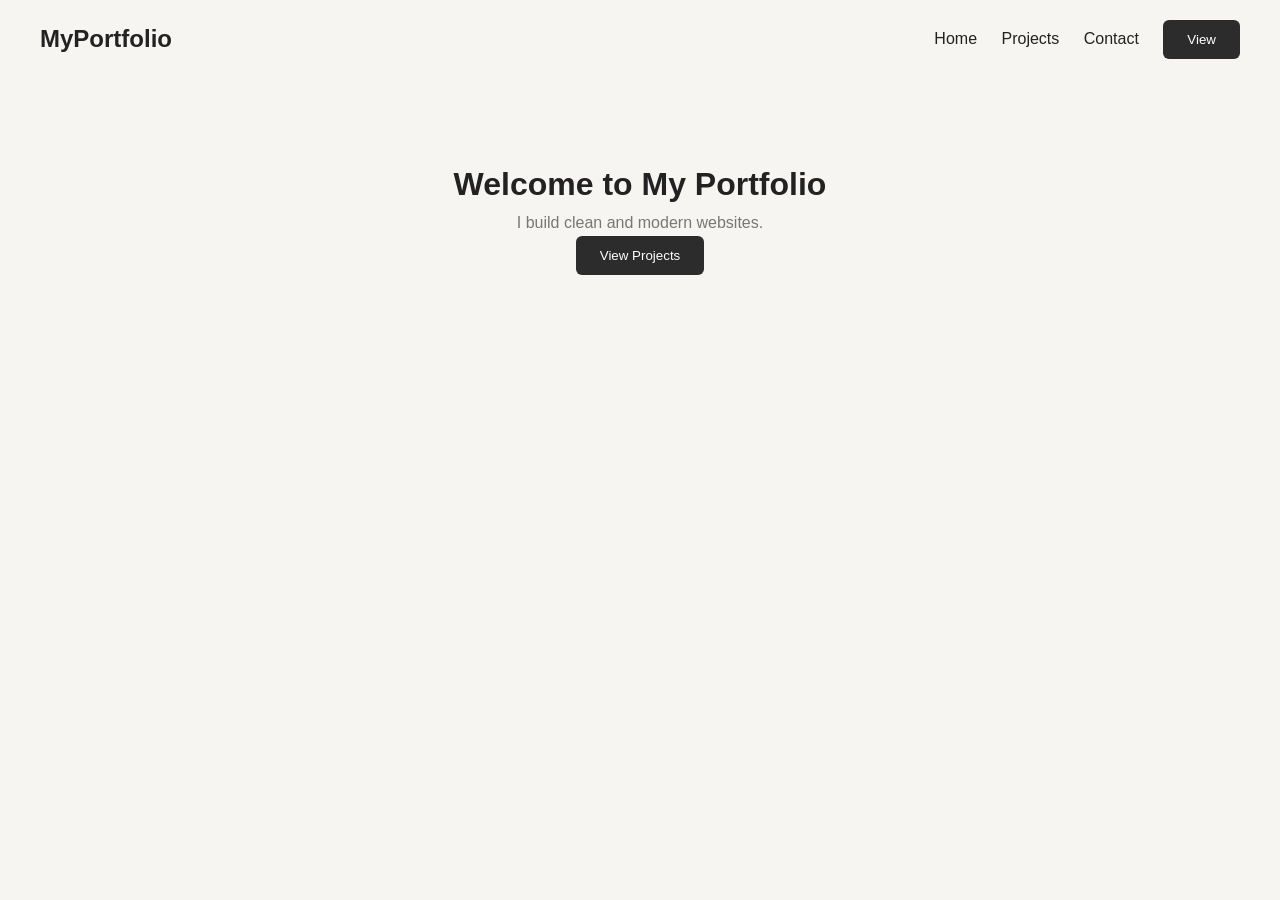
==== about.html @ 3079ce46 "feat: complete portfolio styling and add README" ====
<!DOCTYPE html>
<html lang="en">
<head>
    <meta charset="UTF-8">
    <title>Home</title>
    <link rel="stylesheet" href="styles.css">
    <link href="https://fonts.googleapis.com/css2?family=Playfair+Display:wght@500&display=swap" rel="stylesheet">
</head>
<body>

<nav class="navbar">
    <h2>MyPortfolio</h2>
    <div>
        <a href="index.html">Home</a>
        <a href="projects.html">Projects</a>
        <a href="contact.html">Contact</a>
        <a href="project1.html">
    <button>View</button>
</a>
    </div>
</nav>

<header>
    <h1>Welcome to My Portfolio</h1>
    <p>I build clean and modern websites.</p>
    <button>View Projects</button>
</header>

</body>
</html>
---- styles.css ----
/* RESET */
* {
    margin: 0;
    padding: 0;
    box-sizing: border-box;
}

/* VARIABLES (Typography + Colors) */
:root {
    --primary: #2c2c2c;
    --secondary: #a67c52;
    --bg: #f7f5f2;
    --text: #222;
    --muted: #777;

    --font-sm: 0.875rem;
    --font-base: 1rem;
    --font-lg: 1.2rem;
    --font-xl: 1.5rem;
    --font-2xl: 2rem;
}

/* BASE */
body {
    font-family: 'Segoe UI', sans-serif;
    font-size: 16px;
    line-height: 1.6;
    background: var(--bg);
    color: var(--text);
}

/* NAVBAR (Flexbox ✅) */
.navbar {
    display: flex;
    justify-content: space-between;
    align-items: center;
    padding: 20px 40px;
}

.navbar a {
    margin-left: 20px;
    text-decoration: none;
    color: var(--text);
    position: relative;
}

/* Hover underline */
.navbar a::after {
    content: "";
    width: 0;
    height: 2px;
    background: var(--secondary);
    position: absolute;
    left: 0;
    bottom: -5px;
    transition: 0.3s;
}

.navbar a:hover::after {
    width: 100%;
}

/* TYPOGRAPHY */
h1 { font-size: var(--font-2xl); }
h2 { font-size: var(--font-xl); }
h3 { font-size: var(--font-lg); }

p {
    font-size: var(--font-base);
    color: var(--muted);
}

/* HERO */
header {
    text-align: center;
    padding: 80px 20px;
}

/* BUTTON */
button {
    background: var(--primary);
    color: white;
    border: none;
    padding: 12px 24px;
    border-radius: 6px;
    cursor: pointer;
    transition: all 0.3s ease;
}

button:hover {
    background: var(--secondary);
    transform: translateY(-2px);
}

/* PROJECT GRID (Grid ✅) */
.projects {
    display: grid;
    gap: 25px;
    padding: 40px;
}

/* CARD */
.card {
    background: white;
    padding: 20px;
    border-radius: 12px;
    transition: 0.3s;
}

.card:hover {
    box-shadow: 0 10px 20px rgba(0,0,0,0.1);
}

/* IMAGE */
.card img {
    width: 100%;
    border-radius: 10px;
    margin-bottom: 10px;
}

/* FORM */
form {
    max-width: 400px;
    margin: 40px auto;
}

input, textarea {
    width: 100%;
    padding: 12px;
    margin-bottom: 15px;
    border: 1px solid #ddd;
    border-radius: 6px;
}

/* RESPONSIVE (Mobile First ✅) */
@media (min-width: 768px) {
    .projects {
        grid-template-columns: repeat(2, 1fr);
    }
}

@media (min-width: 1024px) {
    .projects {
        grid-template-columns: repeat(3, 1fr);
    }
}
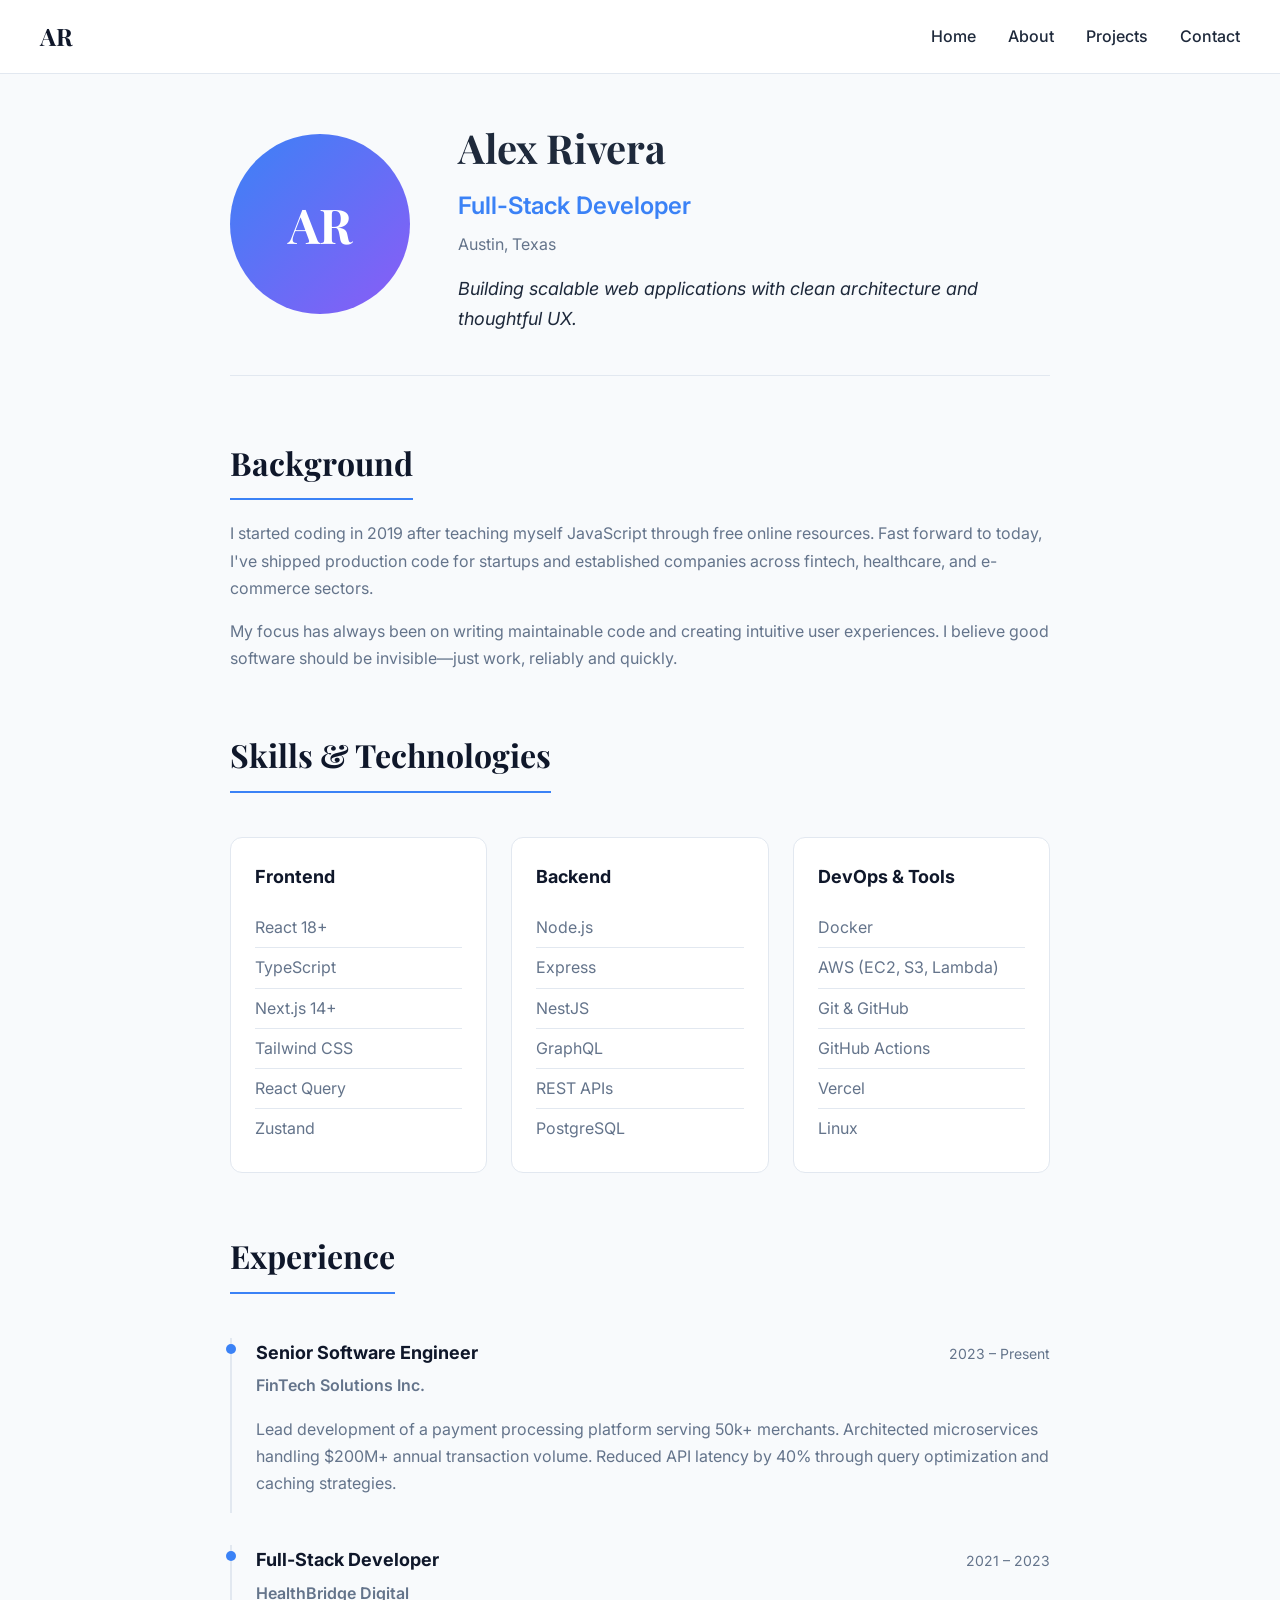
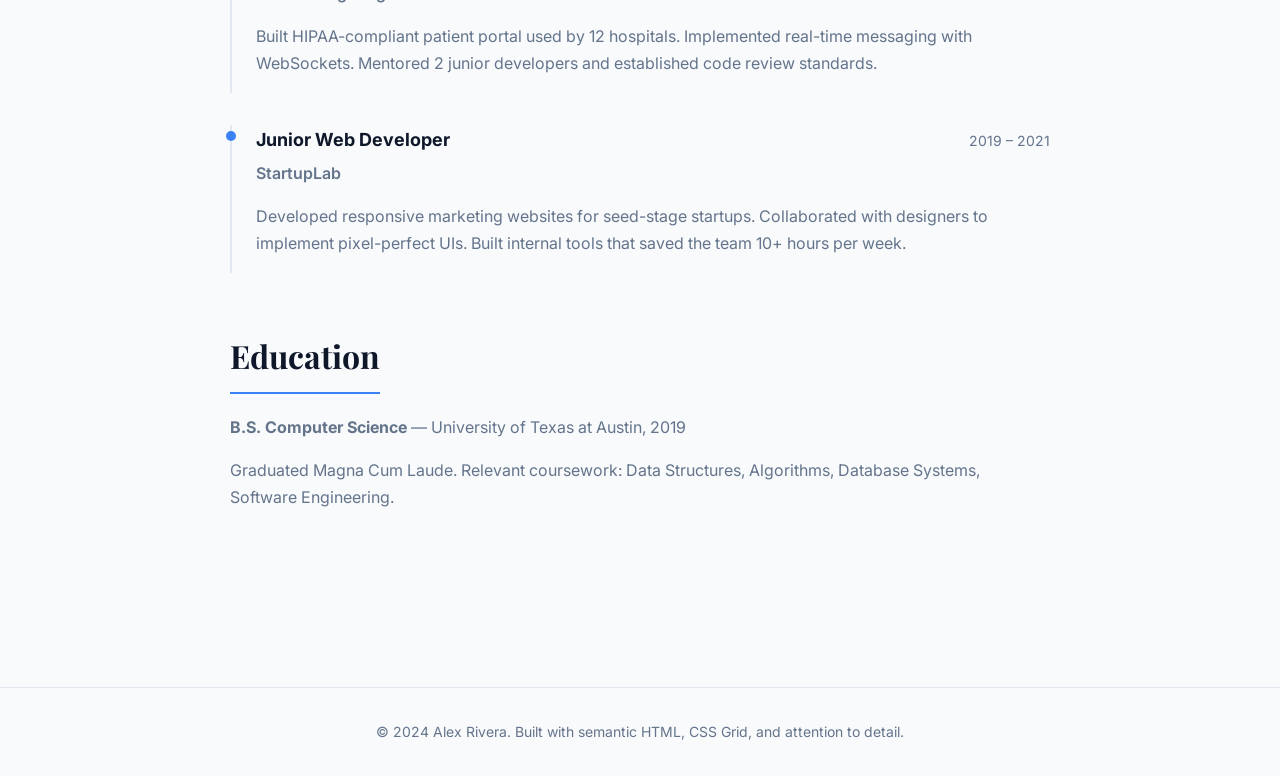
==== commit 3ce30ce4: "Refactor portfolio website: enhance contact, index, project, and projects pages with improved struct" ====
--- a/about.html
+++ b/about.html
@@ -2,29 +2,128 @@
 <html lang="en">
 <head>
     <meta charset="UTF-8">
-    <title>Home</title>
+    <meta name="viewport" content="width=device-width, initial-scale=1.0">
+    <meta name="description" content="Learn more about Alex Rivera - Full-Stack Developer with 4+ years of experience building web applications">
+    <title>About | Alex Rivera</title>
     <link rel="stylesheet" href="styles.css">
-    <link href="https://fonts.googleapis.com/css2?family=Playfair+Display:wght@500&display=swap" rel="stylesheet">
+    <link href="https://fonts.googleapis.com/css2?family=Inter:wght@400;500;600;700&family=Playfair+Display:wght@500;700&display=swap" rel="stylesheet">
 </head>
 <body>
 
 <nav class="navbar">
-    <h2>MyPortfolio</h2>
-    <div>
+    <div class="nav-brand">
+        <a href="index.html">AR</a>
+    </div>
+    <div class="nav-links">
         <a href="index.html">Home</a>
+        <a href="about.html">About</a>
         <a href="projects.html">Projects</a>
         <a href="contact.html">Contact</a>
-        <a href="project1.html">
-    <button>View</button>
-</a>
     </div>
 </nav>
 
-<header>
-    <h1>Welcome to My Portfolio</h1>
-    <p>I build clean and modern websites.</p>
-    <button>View Projects</button>
-</header>
+<main class="about-page">
+    <section class="about-hero">
+        <div class="about-image">
+            <div class="avatar-placeholder">
+                <span>AR</span>
+            </div>
+        </div>
+        <div class="about-intro">
+            <h1>Alex Rivera</h1>
+            <p class="role">Full-Stack Developer</p>
+            <p class="location">Austin, Texas</p>
+            <p class="tagline">Building scalable web applications with clean architecture and thoughtful UX.</p>
+        </div>
+    </section>
+
+    <section class="about-content">
+        <div class="section-block">
+            <h2>Background</h2>
+            <p>I started coding in 2019 after teaching myself JavaScript through free online resources. Fast forward to today, I've shipped production code for startups and established companies across fintech, healthcare, and e-commerce sectors.</p>
+            <p>My focus has always been on writing maintainable code and creating intuitive user experiences. I believe good software should be invisible—just work, reliably and quickly.</p>
+        </div>
+
+        <div class="section-block">
+            <h2>Skills & Technologies</h2>
+            <div class="skills-grid">
+                <div class="skill-category">
+                    <h3>Frontend</h3>
+                    <ul>
+                        <li>React 18+</li>
+                        <li>TypeScript</li>
+                        <li>Next.js 14+</li>
+                        <li>Tailwind CSS</li>
+                        <li>React Query</li>
+                        <li>Zustand</li>
+                    </ul>
+                </div>
+                <div class="skill-category">
+                    <h3>Backend</h3>
+                    <ul>
+                        <li>Node.js</li>
+                        <li>Express</li>
+                        <li>NestJS</li>
+                        <li>GraphQL</li>
+                        <li>REST APIs</li>
+                        <li>PostgreSQL</li>
+                    </ul>
+                </div>
+                <div class="skill-category">
+                    <h3>DevOps & Tools</h3>
+                    <ul>
+                        <li>Docker</li>
+                        <li>AWS (EC2, S3, Lambda)</li>
+                        <li>Git & GitHub</li>
+                        <li>GitHub Actions</li>
+                        <li>Vercel</li>
+                        <li>Linux</li>
+                    </ul>
+                </div>
+            </div>
+        </div>
+
+        <div class="section-block">
+            <h2>Experience</h2>
+            <div class="timeline">
+                <div class="timeline-item">
+                    <div class="timeline-header">
+                        <h3>Senior Software Engineer</h3>
+                        <span class="timeline-date">2023 – Present</span>
+                    </div>
+                    <p class="timeline-company">FinTech Solutions Inc.</p>
+                    <p>Lead development of a payment processing platform serving 50k+ merchants. Architected microservices handling $200M+ annual transaction volume. Reduced API latency by 40% through query optimization and caching strategies.</p>
+                </div>
+                <div class="timeline-item">
+                    <div class="timeline-header">
+                        <h3>Full-Stack Developer</h3>
+                        <span class="timeline-date">2021 – 2023</span>
+                    </div>
+                    <p class="timeline-company">HealthBridge Digital</p>
+                    <p>Built HIPAA-compliant patient portal used by 12 hospitals. Implemented real-time messaging with WebSockets. Mentored 2 junior developers and established code review standards.</p>
+                </div>
+                <div class="timeline-item">
+                    <div class="timeline-header">
+                        <h3>Junior Web Developer</h3>
+                        <span class="timeline-date">2019 – 2021</span>
+                    </div>
+                    <p class="timeline-company">StartupLab</p>
+                    <p>Developed responsive marketing websites for seed-stage startups. Collaborated with designers to implement pixel-perfect UIs. Built internal tools that saved the team 10+ hours per week.</p>
+                </div>
+            </div>
+        </div>
+
+        <div class="section-block">
+            <h2>Education</h2>
+            <p><strong>B.S. Computer Science</strong> — University of Texas at Austin, 2019</p>
+            <p>Graduated Magna Cum Laude. Relevant coursework: Data Structures, Algorithms, Database Systems, Software Engineering.</p>
+        </div>
+    </section>
+</main>
+
+<footer class="footer">
+    <p>&copy; 2024 Alex Rivera. Built with semantic HTML, CSS Grid, and attention to detail.</p>
+</footer>
 
 </body>
 </html>
--- a/styles.css
+++ b/styles.css
@@ -7,140 +7,911 @@
 
 /* VARIABLES (Typography + Colors) */
 :root {
-    --primary: #2c2c2c;
-    --secondary: #a67c52;
-    --bg: #f7f5f2;
-    --text: #222;
-    --muted: #777;
+    --primary: #0f172a;
+    --secondary: #3b82f6;
+    --accent: #8b5cf6;
+    --bg: #f8fafc;
+    --bg-alt: #ffffff;
+    --text: #1e293b;
+    --text-light: #64748b;
+    --border: #e2e8f0;
+    --success: #10b981;
+
+    --font-sans: 'Inter', -apple-system, BlinkMacSystemFont, 'Segoe UI', sans-serif;
+    --font-serif: 'Playfair Display', Georgia, serif;
 
     --font-sm: 0.875rem;
     --font-base: 1rem;
-    --font-lg: 1.2rem;
+    --font-lg: 1.125rem;
     --font-xl: 1.5rem;
     --font-2xl: 2rem;
+    --font-3xl: 2.5rem;
+    --font-4xl: 3rem;
 }
 
 /* BASE */
 body {
-    font-family: 'Segoe UI', sans-serif;
+    font-family: var(--font-sans);
     font-size: 16px;
-    line-height: 1.6;
+    line-height: 1.7;
+    color: var(--text);
     background: var(--bg);
-    color: var(--text);
-}
-
-/* NAVBAR (Flexbox ✅) */
+}
+
+a {
+    color: var(--secondary);
+    text-decoration: none;
+}
+
+a:hover {
+    text-decoration: underline;
+}
+
+/* NAVBAR */
 .navbar {
     display: flex;
     justify-content: space-between;
     align-items: center;
-    padding: 20px 40px;
-}
-
-.navbar a {
-    margin-left: 20px;
+    padding: 16px 40px;
+    background: var(--bg-alt);
+    border-bottom: 1px solid var(--border);
+    position: sticky;
+    top: 0;
+    z-index: 100;
+}
+
+.nav-brand a {
+    font-family: var(--font-serif);
+    font-size: 1.5rem;
+    font-weight: 700;
+    color: var(--primary);
     text-decoration: none;
+}
+
+.nav-links {
+    display: flex;
+    gap: 32px;
+}
+
+.nav-links a {
     color: var(--text);
+    font-weight: 500;
+    font-size: var(--font-base);
     position: relative;
-}
-
-/* Hover underline */
-.navbar a::after {
+    transition: color 0.2s ease;
+}
+
+.nav-links a:hover {
+    color: var(--secondary);
+}
+
+.nav-links a::after {
     content: "";
     width: 0;
     height: 2px;
     background: var(--secondary);
     position: absolute;
     left: 0;
-    bottom: -5px;
-    transition: 0.3s;
-}
-
-.navbar a:hover::after {
+    bottom: -4px;
+    transition: width 0.3s ease;
+}
+
+.nav-links a:hover::after {
     width: 100%;
 }
 
-/* TYPOGRAPHY */
-h1 { font-size: var(--font-2xl); }
-h2 { font-size: var(--font-xl); }
-h3 { font-size: var(--font-lg); }
-
-p {
-    font-size: var(--font-base);
-    color: var(--muted);
-}
-
-/* HERO */
-header {
-    text-align: center;
-    padding: 80px 20px;
-}
-
-/* BUTTON */
-button {
+/* HERO SECTION */
+.hero {
+    display: grid;
+    grid-template-columns: 1fr 1fr;
+    gap: 60px;
+    max-width: 1200px;
+    margin: 0 auto;
+    padding: 80px 40px;
+    align-items: center;
+}
+
+.hero-content {
+    max-width: 560px;
+}
+
+.hero-greeting {
+    color: var(--secondary);
+    font-weight: 600;
+    text-transform: uppercase;
+    letter-spacing: 0.1em;
+    font-size: var(--font-sm);
+    margin-bottom: 8px;
+}
+
+.hero h1 {
+    font-family: var(--font-serif);
+    font-size: var(--font-4xl);
+    font-weight: 700;
+    color: var(--primary);
+    line-height: 1.1;
+    margin-bottom: 8px;
+}
+
+.hero-subtitle {
+    font-size: var(--font-xl);
+    color: var(--text-light);
+    font-weight: 500;
+    margin-bottom: 20px;
+}
+
+.hero-description {
+    font-size: var(--font-lg);
+    color: var(--text-light);
+    margin-bottom: 32px;
+    line-height: 1.8;
+}
+
+.hero-cta {
+    display: flex;
+    gap: 16px;
+}
+
+.btn-primary {
+    display: inline-block;
     background: var(--primary);
     color: white;
+    padding: 14px 28px;
+    border-radius: 8px;
+    font-weight: 600;
     border: none;
-    padding: 12px 24px;
-    border-radius: 6px;
     cursor: pointer;
-    transition: all 0.3s ease;
-}
-
-button:hover {
+    transition: all 0.2s ease;
+}
+
+.btn-primary:hover {
     background: var(--secondary);
     transform: translateY(-2px);
-}
-
-/* PROJECT GRID (Grid ✅) */
-.projects {
+    text-decoration: none;
+}
+
+.btn-secondary {
+    display: inline-block;
+    background: transparent;
+    color: var(--primary);
+    padding: 14px 28px;
+    border-radius: 8px;
+    font-weight: 600;
+    border: 2px solid var(--primary);
+    transition: all 0.2s ease;
+}
+
+.btn-secondary:hover {
+    background: var(--primary);
+    color: white;
+    text-decoration: none;
+}
+
+/* Code Window in Hero */
+.code-window {
+    background: var(--primary);
+    border-radius: 12px;
+    box-shadow: 0 25px 50px -12px rgba(0, 0, 0, 0.25);
+    overflow: hidden;
+}
+
+.window-header {
+    background: #1e293b;
+    padding: 12px 16px;
+    display: flex;
+    gap: 8px;
+}
+
+.dot {
+    width: 12px;
+    height: 12px;
+    border-radius: 50%;
+}
+
+.dot.red { background: #ef4444; }
+.dot.yellow { background: #f59e0b; }
+.dot.green { background: #10b981; }
+
+.code-block {
+    padding: 24px;
+    color: #e2e8f0;
+    font-family: 'Fira Code', 'Monaco', monospace;
+    font-size: 0.9rem;
+    line-height: 1.6;
+}
+
+.code-block .keyword { color: #c084fc; }
+.code-block .variable { color: #60a5fa; }
+.code-block .property { color: #a3e635; }
+.code-block .string { color: #fcd34d; }
+
+/* PAGE HEADER */
+.page-header {
+    text-align: center;
+    max-width: 700px;
+    margin: 0 auto;
+    padding: 60px 40px 40px;
+}
+
+.page-header h1 {
+    font-family: var(--font-serif);
+    font-size: var(--font-3xl);
+    color: var(--primary);
+    margin-bottom: 12px;
+}
+
+.page-header p {
+    font-size: var(--font-lg);
+    color: var(--text-light);
+}
+
+/* ABOUT PAGE */
+.about-page {
+    max-width: 900px;
+    margin: 0 auto;
+    padding: 40px;
+}
+
+.about-hero {
+    display: flex;
+    gap: 48px;
+    align-items: center;
+    margin-bottom: 60px;
+    padding-bottom: 40px;
+    border-bottom: 1px solid var(--border);
+}
+
+.avatar-placeholder {
+    width: 180px;
+    height: 180px;
+    background: linear-gradient(135deg, var(--secondary) 0%, var(--accent) 100%);
+    border-radius: 50%;
+    display: flex;
+    align-items: center;
+    justify-content: center;
+    font-family: var(--font-serif);
+    font-size: 3rem;
+    font-weight: 700;
+    color: white;
+    flex-shrink: 0;
+}
+
+.about-intro h1 {
+    font-family: var(--font-serif);
+    font-size: var(--font-3xl);
+    margin-bottom: 4px;
+}
+
+.role {
+    font-size: var(--font-xl);
+    color: var(--secondary);
+    font-weight: 600;
+    margin-bottom: 4px;
+}
+
+.location {
+    color: var(--text-light);
+    font-size: var(--font-base);
+    margin-bottom: 16px;
+}
+
+.tagline {
+    font-size: var(--font-lg);
+    color: var(--text);
+    font-style: italic;
+}
+
+.section-block {
+    margin-bottom: 56px;
+}
+
+.section-block h2 {
+    font-family: var(--font-serif);
+    font-size: var(--font-2xl);
+    color: var(--primary);
+    margin-bottom: 20px;
+    padding-bottom: 8px;
+    border-bottom: 2px solid var(--secondary);
+    display: inline-block;
+}
+
+.section-block p {
+    margin-bottom: 16px;
+    font-size: var(--font-base);
+    color: var(--text-light);
+}
+
+/* SKILLS GRID */
+.skills-grid {
     display: grid;
-    gap: 25px;
+    grid-template-columns: repeat(3, 1fr);
+    gap: 24px;
+    margin-top: 24px;
+}
+
+.skill-category {
+    background: var(--bg-alt);
+    padding: 24px;
+    border-radius: 12px;
+    border: 1px solid var(--border);
+}
+
+.skill-category h3 {
+    font-size: var(--font-lg);
+    color: var(--primary);
+    margin-bottom: 16px;
+}
+
+.skill-category ul {
+    list-style: none;
+}
+
+.skill-category li {
+    padding: 6px 0;
+    color: var(--text-light);
+    border-bottom: 1px solid var(--border);
+}
+
+.skill-category li:last-child {
+    border-bottom: none;
+}
+
+/* TIMELINE */
+.timeline {
+    display: flex;
+    flex-direction: column;
+    gap: 32px;
+    margin-top: 24px;
+}
+
+.timeline-item {
+    position: relative;
+    padding-left: 24px;
+    border-left: 2px solid var(--border);
+}
+
+.timeline-item::before {
+    content: "";
+    position: absolute;
+    left: -6px;
+    top: 6px;
+    width: 10px;
+    height: 10px;
+    background: var(--secondary);
+    border-radius: 50%;
+}
+
+.timeline-header {
+    display: flex;
+    justify-content: space-between;
+    align-items: baseline;
+    margin-bottom: 4px;
+}
+
+.timeline-header h3 {
+    font-size: var(--font-lg);
+    color: var(--primary);
+}
+
+.timeline-date {
+    color: var(--text-light);
+    font-size: var(--font-sm);
+}
+
+.timeline-company {
+    color: var(--secondary);
+    font-weight: 600;
+    font-size: var(--font-base);
+    margin-bottom: 8px;
+}
+
+.timeline-item p:last-child {
+    color: var(--text-light);
+}
+
+/* PROJECTS PAGE */
+.projects-page {
+    max-width: 1100px;
+    margin: 0 auto;
     padding: 40px;
 }
 
-/* CARD */
-.card {
-    background: white;
-    padding: 20px;
+.projects-grid {
+    display: flex;
+    flex-direction: column;
+    gap: 48px;
+}
+
+.project-card {
+    display: grid;
+    grid-template-columns: 1fr 1fr;
+    gap: 40px;
+    background: var(--bg-alt);
+    border-radius: 16px;
+    overflow: hidden;
+    border: 1px solid var(--border);
+    transition: box-shadow 0.3s ease;
+}
+
+.project-card:hover {
+    box-shadow: 0 20px 40px rgba(0, 0, 0, 0.08);
+}
+
+.project-card.featured {
+    border: 2px solid var(--secondary);
+}
+
+.project-image {
+    background: var(--primary);
+    display: flex;
+    align-items: center;
+    justify-content: center;
+    min-height: 300px;
+}
+
+.image-placeholder {
+    font-family: var(--font-serif);
+    font-size: 2.5rem;
+    font-weight: 700;
+    color: white;
+    opacity: 0.9;
+}
+
+.image-placeholder.secondary {
+    background: linear-gradient(135deg, #8b5cf6 0%, #3b82f6 100%);
+}
+
+.image-placeholder.tertiary {
+    background: linear-gradient(135deg, #10b981 0%, #3b82f6 100%);
+}
+
+.image-placeholder.quaternary {
+    background: linear-gradient(135deg, #f59e0b 0%, #ef4444 100%);
+}
+
+.project-content {
+    padding: 32px;
+    display: flex;
+    flex-direction: column;
+}
+
+.project-tags {
+    display: flex;
+    flex-wrap: wrap;
+    gap: 8px;
+    margin-bottom: 16px;
+}
+
+.tag {
+    background: var(--bg);
+    color: var(--secondary);
+    padding: 4px 12px;
+    border-radius: 6px;
+    font-size: var(--font-sm);
+    font-weight: 500;
+}
+
+.project-card h2 {
+    font-family: var(--font-serif);
+    font-size: var(--font-2xl);
+    color: var(--primary);
+    margin-bottom: 12px;
+}
+
+.project-description {
+    color: var(--text-light);
+    margin-bottom: 24px;
+    line-height: 1.8;
+}
+
+.project-links {
+    display: flex;
+    gap: 16px;
+    margin-top: auto;
+}
+
+.project-link {
+    font-weight: 600;
+    color: var(--secondary);
+}
+
+.project-link.external::after {
+    content: " \2197";
+}
+
+/* PROJECT DETAIL PAGE */
+.project-detail {
+    max-width: 800px;
+    margin: 0 auto;
+    padding: 40px;
+}
+
+.project-header {
+    margin-bottom: 48px;
+}
+
+.back-link {
+    display: inline-block;
+    color: var(--text-light);
+    font-size: var(--font-sm);
+    font-weight: 500;
+    margin-bottom: 24px;
+}
+
+.back-link:hover {
+    color: var(--secondary);
+}
+
+.project-header h1 {
+    font-family: var(--font-serif);
+    font-size: var(--font-3xl);
+    color: var(--primary);
+    margin-bottom: 8px;
+}
+
+.project-subtitle {
+    font-size: var(--font-xl);
+    color: var(--text-light);
+}
+
+.project-section {
+    margin-bottom: 48px;
+}
+
+.project-section h2 {
+    font-family: var(--font-serif);
+    font-size: var(--font-2xl);
+    color: var(--primary);
+    margin-bottom: 20px;
+    padding-bottom: 8px;
+    border-bottom: 2px solid var(--secondary);
+    display: inline-block;
+}
+
+.project-section p {
+    color: var(--text-light);
+    margin-bottom: 16px;
+}
+
+.project-section ul {
+    margin-left: 24px;
+    margin-bottom: 16px;
+}
+
+.project-section li {
+    color: var(--text-light);
+    margin-bottom: 8px;
+}
+
+.tech-stack {
+    display: grid;
+    grid-template-columns: 1fr 1fr;
+    gap: 24px;
+    margin-top: 24px;
+}
+
+.stack-column {
+    background: var(--bg-alt);
+    padding: 24px;
     border-radius: 12px;
-    transition: 0.3s;
-}
-
-.card:hover {
-    box-shadow: 0 10px 20px rgba(0,0,0,0.1);
-}
-
-/* IMAGE */
-.card img {
+    border: 1px solid var(--border);
+}
+
+.stack-column h3 {
+    font-size: var(--font-lg);
+    color: var(--primary);
+    margin-bottom: 16px;
+}
+
+.stack-column ul {
+    list-style: none;
+    margin: 0;
+}
+
+.stack-column li {
+    padding: 6px 0;
+    border-bottom: 1px solid var(--border);
+}
+
+.stack-column li:last-child {
+    border-bottom: none;
+}
+
+.features-grid {
+    display: grid;
+    grid-template-columns: 1fr 1fr;
+    gap: 24px;
+    margin-top: 24px;
+}
+
+.feature {
+    background: var(--bg-alt);
+    padding: 24px;
+    border-radius: 12px;
+    border: 1px solid var(--border);
+}
+
+.feature h3 {
+    font-size: var(--font-lg);
+    color: var(--primary);
+    margin-bottom: 12px;
+}
+
+.feature p {
+    color: var(--text-light);
+    font-size: var(--font-sm);
+}
+
+.metrics {
+    display: grid;
+    grid-template-columns: repeat(4, 1fr);
+    gap: 24px;
+    margin-top: 24px;
+}
+
+.metric {
+    text-align: center;
+    background: var(--bg-alt);
+    padding: 24px;
+    border-radius: 12px;
+    border: 1px solid var(--border);
+}
+
+.metric-value {
+    display: block;
+    font-size: var(--font-2xl);
+    font-weight: 700;
+    color: var(--secondary);
+    margin-bottom: 8px;
+}
+
+.metric-label {
+    font-size: var(--font-sm);
+    color: var(--text-light);
+}
+
+.code-snippet {
+    background: var(--primary);
+    border-radius: 12px;
+    overflow: hidden;
+    margin-top: 16px;
+}
+
+.code-snippet pre {
+    padding: 24px;
+}
+
+.code-snippet code {
+    color: #e2e8f0;
+    font-family: 'Fira Code', 'Monaco', monospace;
+    font-size: 0.875rem;
+    line-height: 1.6;
+}
+
+.project-footer {
+    display: flex;
+    justify-content: space-between;
+    padding-top: 48px;
+    margin-top: 48px;
+    border-top: 1px solid var(--border);
+}
+
+/* CONTACT PAGE */
+.contact-page {
+    max-width: 1000px;
+    margin: 0 auto;
+    padding: 40px;
+}
+
+.contact-content {
+    display: grid;
+    grid-template-columns: 2fr 1fr;
+    gap: 48px;
+    margin-top: 40px;
+}
+
+.contact-form-section h2 {
+    font-family: var(--font-serif);
+    font-size: var(--font-2xl);
+    color: var(--primary);
+    margin-bottom: 24px;
+}
+
+.contact-form {
+    display: flex;
+    flex-direction: column;
+}
+
+.form-group {
+    margin-bottom: 20px;
+}
+
+.form-group label {
+    display: block;
+    font-weight: 500;
+    margin-bottom: 8px;
+    color: var(--text);
+}
+
+.form-group input,
+.form-group select,
+.form-group textarea {
     width: 100%;
-    border-radius: 10px;
-    margin-bottom: 10px;
-}
-
-/* FORM */
-form {
-    max-width: 400px;
-    margin: 40px auto;
-}
-
-input, textarea {
-    width: 100%;
-    padding: 12px;
-    margin-bottom: 15px;
-    border: 1px solid #ddd;
-    border-radius: 6px;
-}
-
-/* RESPONSIVE (Mobile First ✅) */
-@media (min-width: 768px) {
-    .projects {
+    padding: 12px 16px;
+    border: 1px solid var(--border);
+    border-radius: 8px;
+    font-family: inherit;
+    font-size: var(--font-base);
+    background: var(--bg-alt);
+    transition: border-color 0.2s ease;
+}
+
+.form-group input:focus,
+.form-group select:focus,
+.form-group textarea:focus {
+    outline: none;
+    border-color: var(--secondary);
+}
+
+.form-group textarea {
+    resize: vertical;
+    min-height: 120px;
+}
+
+.form-actions {
+    display: flex;
+    align-items: center;
+    gap: 16px;
+    margin-top: 8px;
+}
+
+.form-note {
+    font-size: var(--font-sm);
+    color: var(--text-light);
+}
+
+.contact-card {
+    background: var(--bg-alt);
+    padding: 24px;
+    border-radius: 12px;
+    border: 1px solid var(--border);
+    margin-bottom: 24px;
+}
+
+.contact-card h3 {
+    font-size: var(--font-lg);
+    color: var(--primary);
+    margin-bottom: 16px;
+}
+
+.contact-list li {
+    margin-bottom: 16px;
+    color: var(--text-light);
+}
+
+.contact-list strong {
+    color: var(--text);
+}
+
+.contact-list a {
+    word-break: break-all;
+}
+
+.social-links {
+    list-style: none;
+}
+
+.social-links li {
+    margin-bottom: 12px;
+}
+
+.contact-card ul:last-child {
+    margin-bottom: 0;
+}
+
+.contact-card ul li {
+    color: var(--text-light);
+    margin-bottom: 8px;
+}
+
+/* FOOTER */
+.footer {
+    text-align: center;
+    padding: 32px 40px;
+    color: var(--text-light);
+    font-size: var(--font-sm);
+    border-top: 1px solid var(--border);
+    margin-top: 80px;
+}
+
+/* RESPONSIVE */
+@media (max-width: 1024px) {
+    .hero {
+        grid-template-columns: 1fr;
+        text-align: center;
+        padding: 60px 40px;
+    }
+
+    .hero-content {
+        max-width: 100%;
+    }
+
+    .hero-cta {
+        justify-content: center;
+    }
+
+    .code-window {
+        max-width: 500px;
+        margin: 0 auto;
+    }
+
+    .skills-grid {
+        grid-template-columns: 1fr;
+    }
+
+    .project-card {
+        grid-template-columns: 1fr;
+    }
+
+    .metrics {
         grid-template-columns: repeat(2, 1fr);
     }
-}
-
-@media (min-width: 1024px) {
-    .projects {
-        grid-template-columns: repeat(3, 1fr);
+
+    .tech-stack,
+    .features-grid {
+        grid-template-columns: 1fr;
+    }
+
+    .contact-content {
+        grid-template-columns: 1fr;
+    }
+}
+
+@media (max-width: 768px) {
+    .navbar {
+        flex-direction: column;
+        gap: 16px;
+        padding: 16px 20px;
+    }
+
+    .nav-links {
+        gap: 20px;
+    }
+
+    .hero {
+        padding: 40px 20px;
+    }
+
+    .hero h1 {
+        font-size: var(--font-3xl);
+    }
+
+    .about-hero {
+        flex-direction: column;
+        text-align: center;
+    }
+
+    .about-page,
+    .projects-page,
+    .project-detail,
+    .contact-page {
+        padding: 24px;
+    }
+
+    .page-header {
+        padding: 40px 24px 24px;
+    }
+
+    .page-header h1 {
+        font-size: var(--font-2xl);
+    }
+
+    .metrics {
+        grid-template-columns: 1fr;
+    }
+
+    .project-footer {
+        flex-direction: column;
+        gap: 16px;
     }
 }
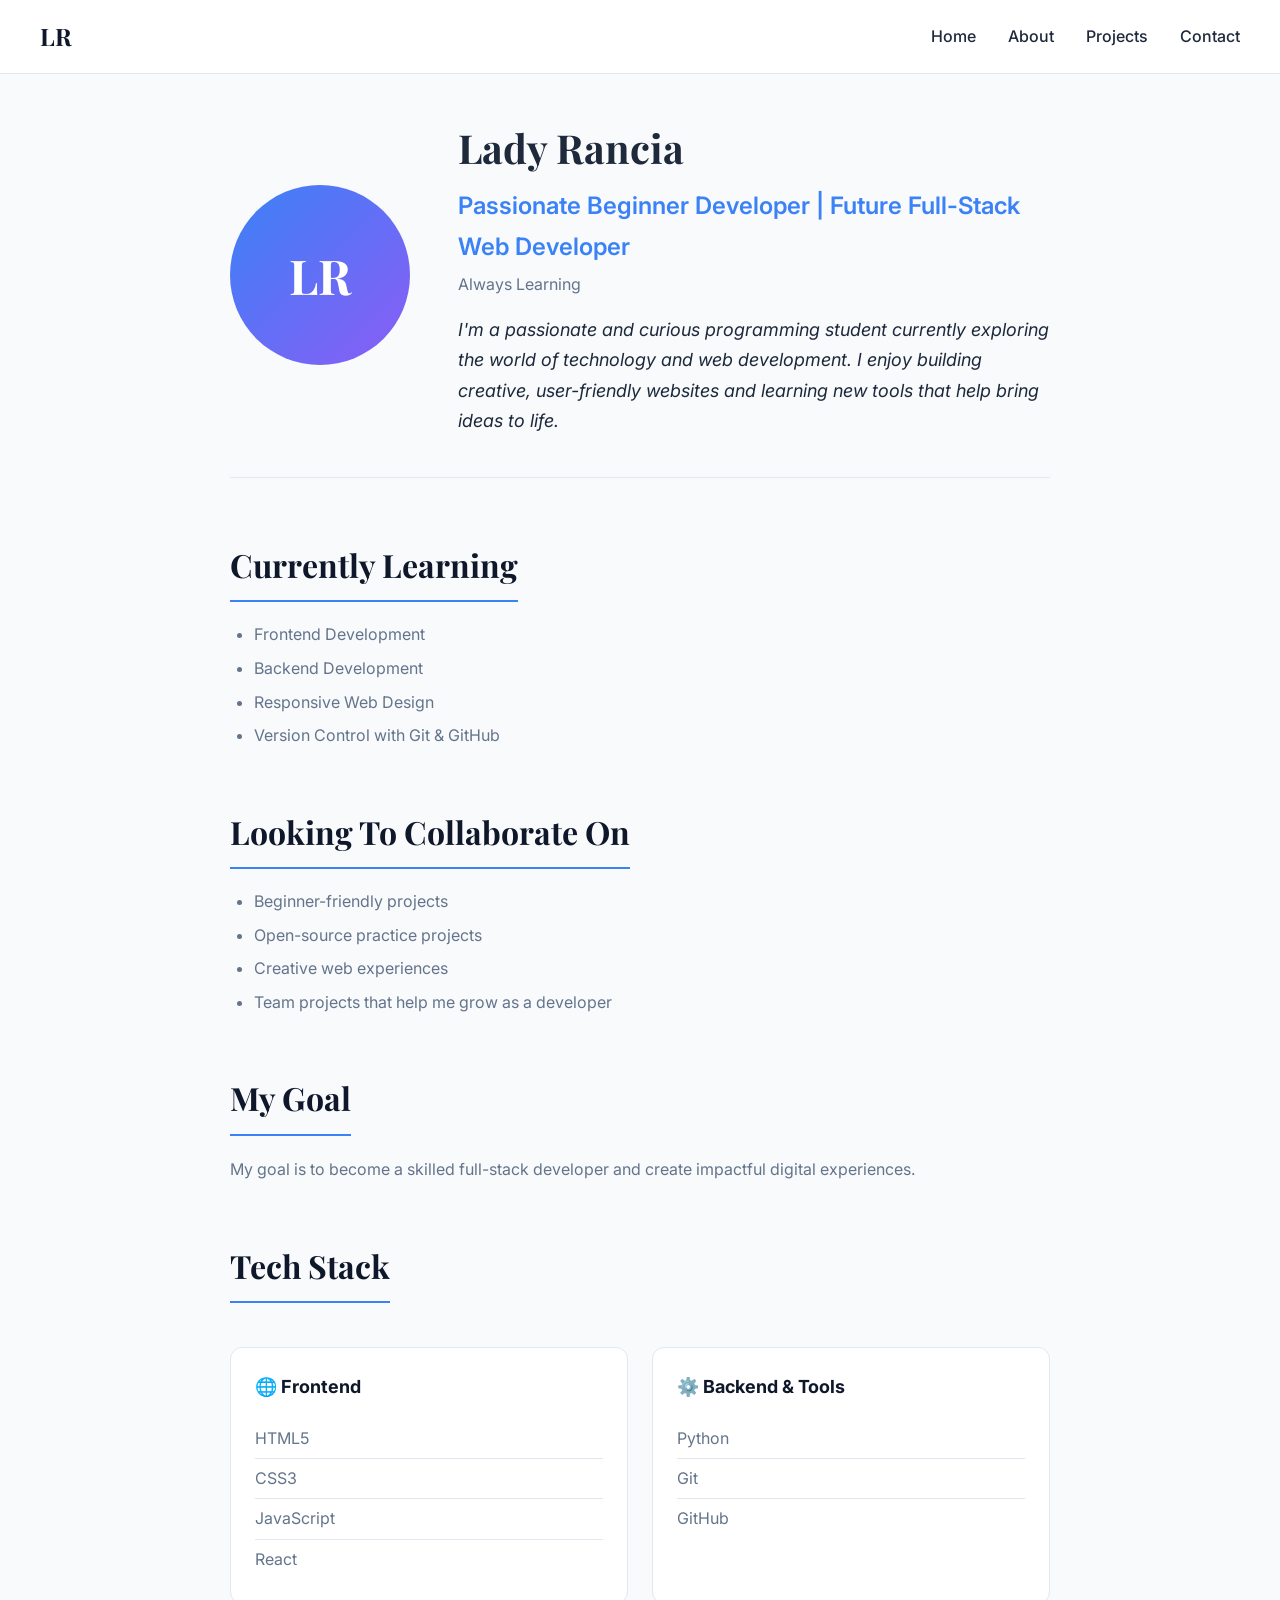
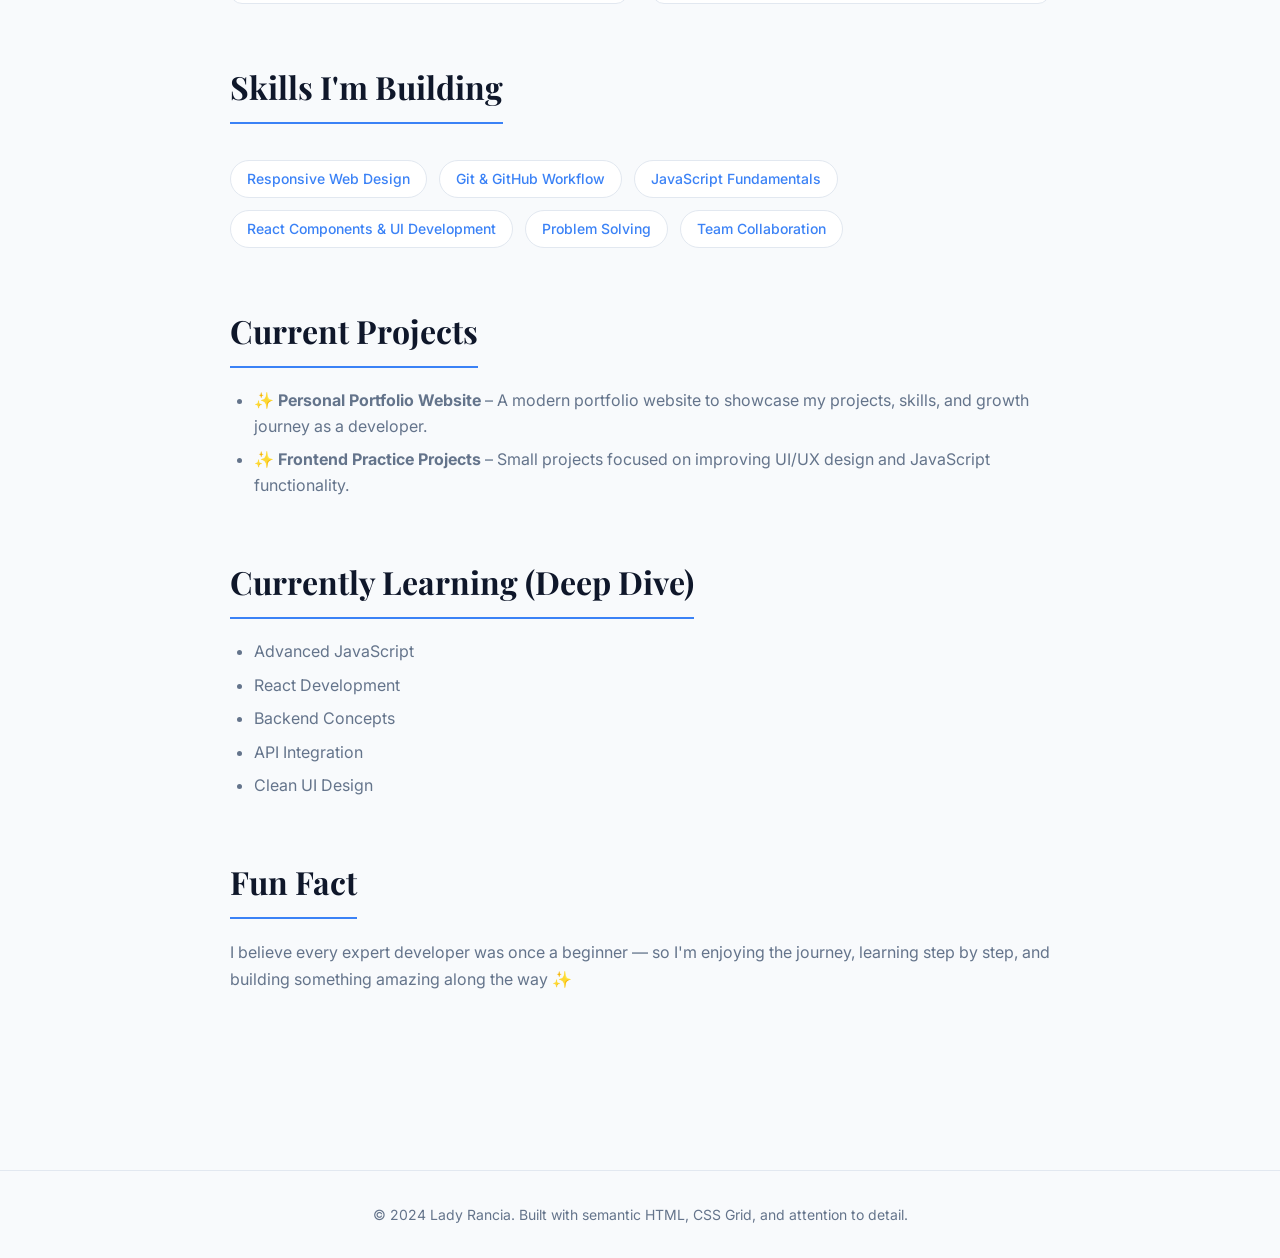
==== commit eeb33fad: "refactor: improve portfolio website structure, styling, and responsiveness" ====
--- a/about.html
+++ b/about.html
@@ -3,8 +3,8 @@
 <head>
     <meta charset="UTF-8">
     <meta name="viewport" content="width=device-width, initial-scale=1.0">
-    <meta name="description" content="Learn more about Alex Rivera - Full-Stack Developer with 4+ years of experience building web applications">
-    <title>About | Alex Rivera</title>
+    <meta name="description" content="Learn more about Lady Rancia - A passionate beginner developer learning web development and building creative projects.">
+    <title>About | Lady Rancia</title>
     <link rel="stylesheet" href="styles.css">
     <link href="https://fonts.googleapis.com/css2?family=Inter:wght@400;500;600;700&family=Playfair+Display:wght@500;700&display=swap" rel="stylesheet">
 </head>
@@ -12,7 +12,7 @@
 
 <nav class="navbar">
     <div class="nav-brand">
-        <a href="index.html">AR</a>
+        <a href="index.html">LR</a>
     </div>
     <div class="nav-links">
         <a href="index.html">Home</a>
@@ -26,103 +26,106 @@
     <section class="about-hero">
         <div class="about-image">
             <div class="avatar-placeholder">
-                <span>AR</span>
+                <span>LR</span>
             </div>
         </div>
         <div class="about-intro">
-            <h1>Alex Rivera</h1>
-            <p class="role">Full-Stack Developer</p>
-            <p class="location">Austin, Texas</p>
-            <p class="tagline">Building scalable web applications with clean architecture and thoughtful UX.</p>
+            <h1>Lady Rancia</h1>
+            <p class="role">Passionate Beginner Developer | Future Full-Stack Web Developer</p>
+            <p class="location">Always Learning</p>
+            <p class="tagline">I'm a passionate and curious programming student currently exploring the world of technology and web development. I enjoy building creative, user-friendly websites and learning new tools that help bring ideas to life.</p>
         </div>
     </section>
 
     <section class="about-content">
         <div class="section-block">
-            <h2>Background</h2>
-            <p>I started coding in 2019 after teaching myself JavaScript through free online resources. Fast forward to today, I've shipped production code for startups and established companies across fintech, healthcare, and e-commerce sectors.</p>
-            <p>My focus has always been on writing maintainable code and creating intuitive user experiences. I believe good software should be invisible—just work, reliably and quickly.</p>
+            <h2>Currently Learning</h2>
+            <ul class="skills-list">
+                <li>Frontend Development</li>
+                <li>Backend Development</li>
+                <li>Responsive Web Design</li>
+                <li>Version Control with Git & GitHub</li>
+            </ul>
         </div>
 
         <div class="section-block">
-            <h2>Skills & Technologies</h2>
-            <div class="skills-grid">
+            <h2>Looking To Collaborate On</h2>
+            <ul class="skills-list">
+                <li>Beginner-friendly projects</li>
+                <li>Open-source practice projects</li>
+                <li>Creative web experiences</li>
+                <li>Team projects that help me grow as a developer</li>
+            </ul>
+        </div>
+
+        <div class="section-block">
+            <h2>My Goal</h2>
+            <p>My goal is to become a skilled full-stack developer and create impactful digital experiences.</p>
+        </div>
+
+        <div class="section-block">
+            <h2>Tech Stack</h2>
+            <div class="skills-grid-two-column">
                 <div class="skill-category">
-                    <h3>Frontend</h3>
+                    <h3>🌐 Frontend</h3>
                     <ul>
-                        <li>React 18+</li>
-                        <li>TypeScript</li>
-                        <li>Next.js 14+</li>
-                        <li>Tailwind CSS</li>
-                        <li>React Query</li>
-                        <li>Zustand</li>
+                        <li>HTML5</li>
+                        <li>CSS3</li>
+                        <li>JavaScript</li>
+                        <li>React</li>
                     </ul>
                 </div>
                 <div class="skill-category">
-                    <h3>Backend</h3>
+                    <h3>⚙️ Backend & Tools</h3>
                     <ul>
-                        <li>Node.js</li>
-                        <li>Express</li>
-                        <li>NestJS</li>
-                        <li>GraphQL</li>
-                        <li>REST APIs</li>
-                        <li>PostgreSQL</li>
-                    </ul>
-                </div>
-                <div class="skill-category">
-                    <h3>DevOps & Tools</h3>
-                    <ul>
-                        <li>Docker</li>
-                        <li>AWS (EC2, S3, Lambda)</li>
-                        <li>Git & GitHub</li>
-                        <li>GitHub Actions</li>
-                        <li>Vercel</li>
-                        <li>Linux</li>
+                        <li>Python</li>
+                        <li>Git</li>
+                        <li>GitHub</li>
                     </ul>
                 </div>
             </div>
         </div>
 
         <div class="section-block">
-            <h2>Experience</h2>
-            <div class="timeline">
-                <div class="timeline-item">
-                    <div class="timeline-header">
-                        <h3>Senior Software Engineer</h3>
-                        <span class="timeline-date">2023 – Present</span>
-                    </div>
-                    <p class="timeline-company">FinTech Solutions Inc.</p>
-                    <p>Lead development of a payment processing platform serving 50k+ merchants. Architected microservices handling $200M+ annual transaction volume. Reduced API latency by 40% through query optimization and caching strategies.</p>
-                </div>
-                <div class="timeline-item">
-                    <div class="timeline-header">
-                        <h3>Full-Stack Developer</h3>
-                        <span class="timeline-date">2021 – 2023</span>
-                    </div>
-                    <p class="timeline-company">HealthBridge Digital</p>
-                    <p>Built HIPAA-compliant patient portal used by 12 hospitals. Implemented real-time messaging with WebSockets. Mentored 2 junior developers and established code review standards.</p>
-                </div>
-                <div class="timeline-item">
-                    <div class="timeline-header">
-                        <h3>Junior Web Developer</h3>
-                        <span class="timeline-date">2019 – 2021</span>
-                    </div>
-                    <p class="timeline-company">StartupLab</p>
-                    <p>Developed responsive marketing websites for seed-stage startups. Collaborated with designers to implement pixel-perfect UIs. Built internal tools that saved the team 10+ hours per week.</p>
-                </div>
+            <h2>Skills I'm Building</h2>
+            <div class="skills-tags">
+                <span class="skill-tag">Responsive Web Design</span>
+                <span class="skill-tag">Git & GitHub Workflow</span>
+                <span class="skill-tag">JavaScript Fundamentals</span>
+                <span class="skill-tag">React Components & UI Development</span>
+                <span class="skill-tag">Problem Solving</span>
+                <span class="skill-tag">Team Collaboration</span>
             </div>
         </div>
 
         <div class="section-block">
-            <h2>Education</h2>
-            <p><strong>B.S. Computer Science</strong> — University of Texas at Austin, 2019</p>
-            <p>Graduated Magna Cum Laude. Relevant coursework: Data Structures, Algorithms, Database Systems, Software Engineering.</p>
+            <h2>Current Projects</h2>
+            <ul class="skills-list">
+                <li><strong>✨ Personal Portfolio Website</strong> – A modern portfolio website to showcase my projects, skills, and growth journey as a developer.</li>
+                <li><strong>✨ Frontend Practice Projects</strong> – Small projects focused on improving UI/UX design and JavaScript functionality.</li>
+            </ul>
+        </div>
+
+        <div class="section-block">
+            <h2>Currently Learning (Deep Dive)</h2>
+            <ul class="skills-list">
+                <li>Advanced JavaScript</li>
+                <li>React Development</li>
+                <li>Backend Concepts</li>
+                <li>API Integration</li>
+                <li>Clean UI Design</li>
+            </ul>
+        </div>
+
+        <div class="section-block">
+            <h2>Fun Fact</h2>
+            <p>I believe every expert developer was once a beginner — so I'm enjoying the journey, learning step by step, and building something amazing along the way ✨</p>
         </div>
     </section>
 </main>
 
 <footer class="footer">
-    <p>&copy; 2024 Alex Rivera. Built with semantic HTML, CSS Grid, and attention to detail.</p>
+    <p>&copy; 2024 Lady Rancia. Built with semantic HTML, CSS Grid, and attention to detail.</p>
 </footer>
 
 </body>
--- a/styles.css
+++ b/styles.css
@@ -356,6 +356,44 @@
     border-bottom: none;
 }
 
+/* SKILLS LIST */
+.skills-list {
+    list-style: disc;
+    margin-left: 24px;
+    color: var(--text-light);
+}
+
+.skills-list li {
+    margin-bottom: 8px;
+    line-height: 1.6;
+}
+
+/* SKILLS GRID - TWO COLUMNS */
+.skills-grid-two-column {
+    display: grid;
+    grid-template-columns: repeat(2, 1fr);
+    gap: 24px;
+    margin-top: 24px;
+}
+
+/* SKILLS TAGS */
+.skills-tags {
+    display: flex;
+    flex-wrap: wrap;
+    gap: 12px;
+    margin-top: 16px;
+}
+
+.skill-tag {
+    background: var(--bg-alt);
+    color: var(--secondary);
+    padding: 6px 16px;
+    border-radius: 20px;
+    font-size: var(--font-sm);
+    font-weight: 500;
+    border: 1px solid var(--border);
+}
+
 /* TIMELINE */
 .timeline {
     display: flex;
